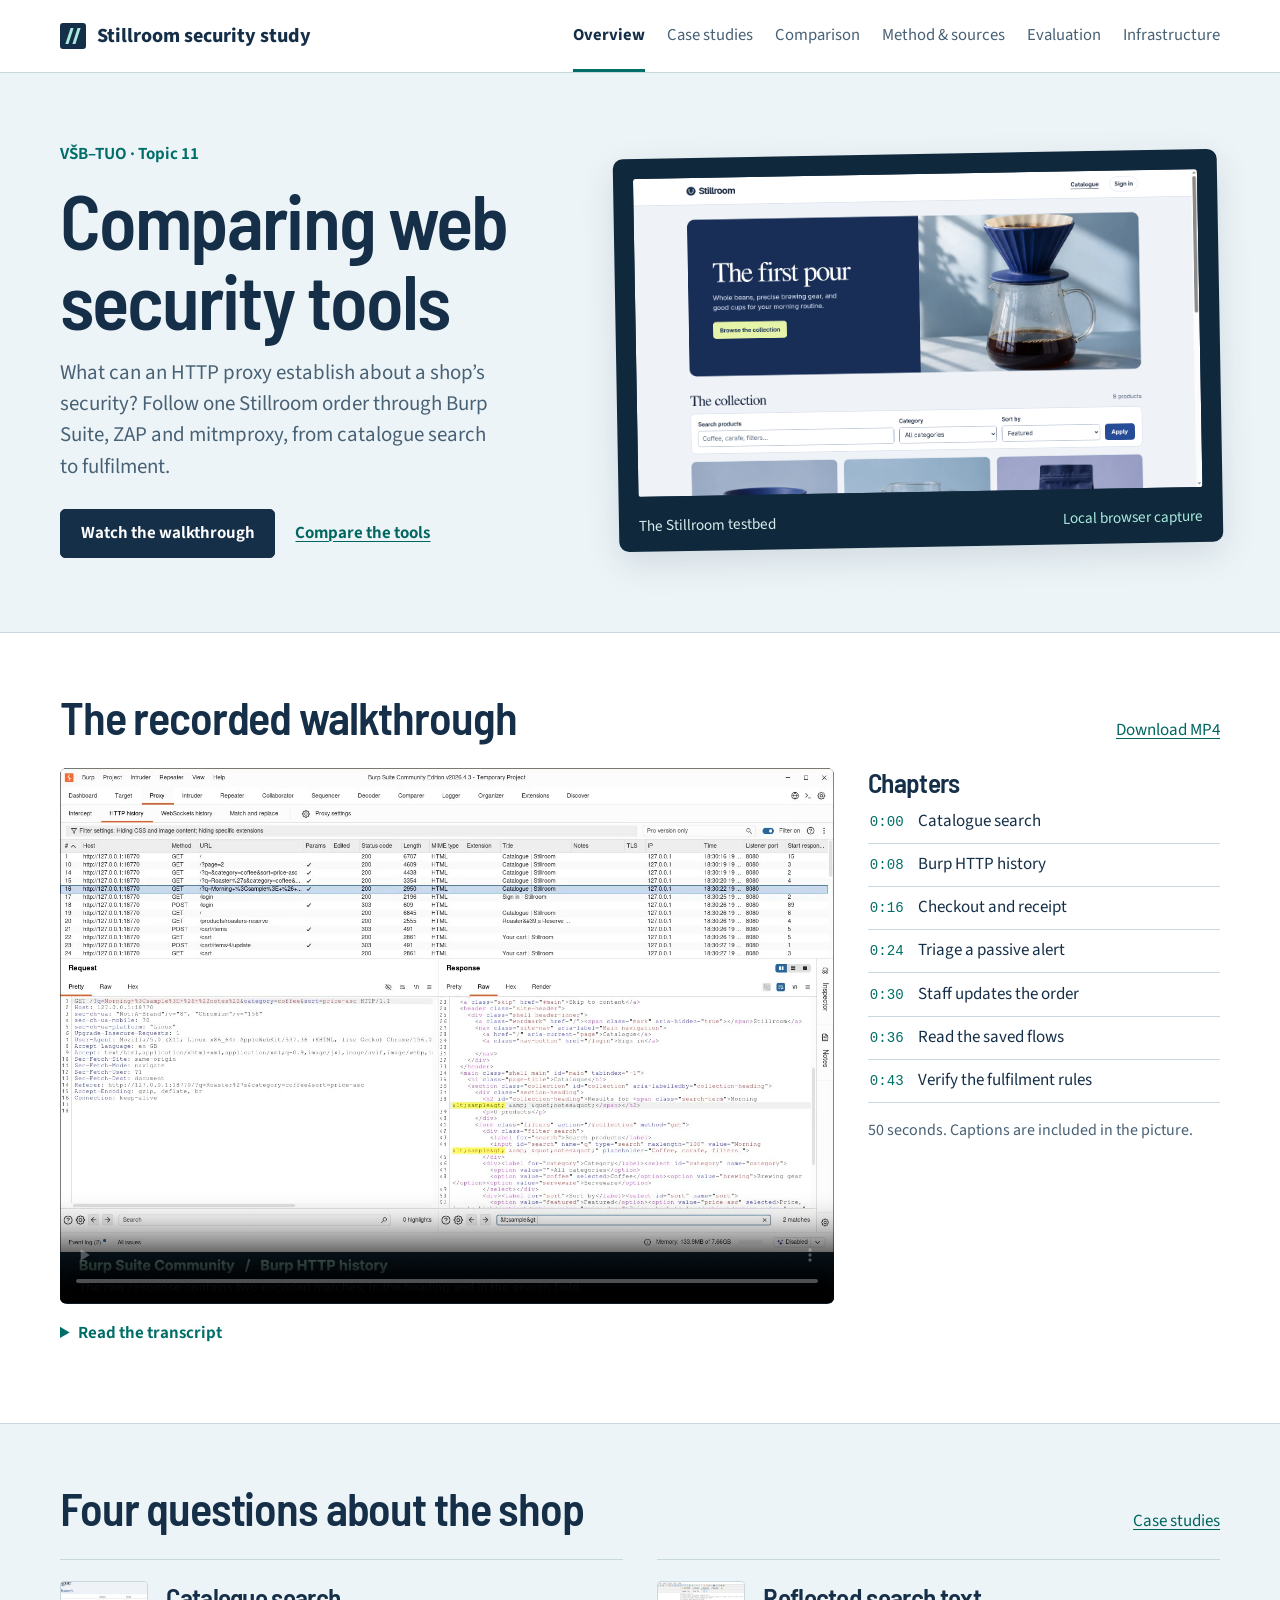
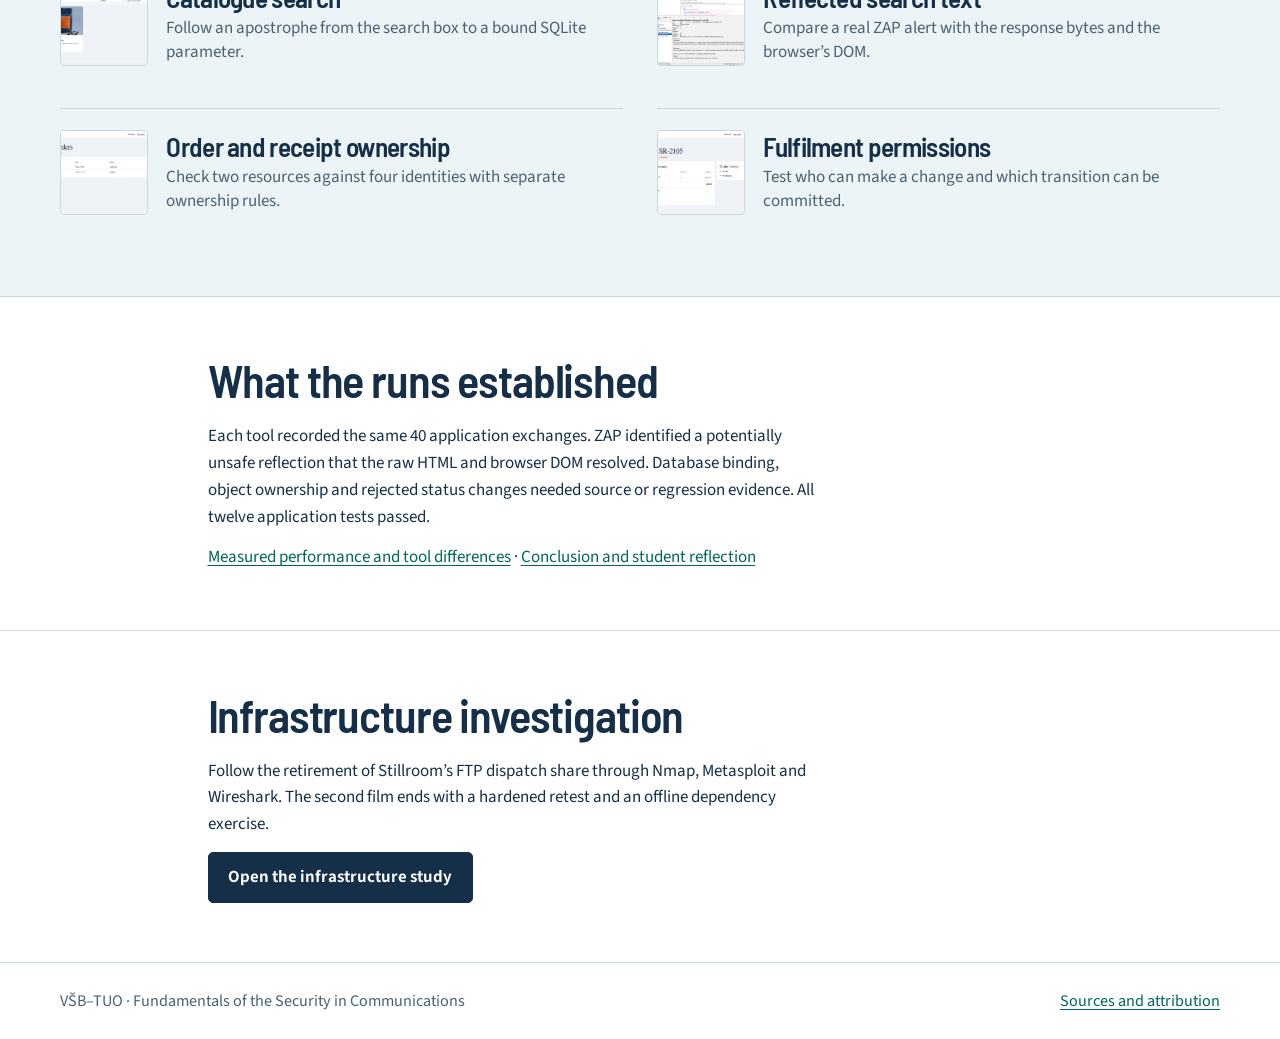
==== index.html @ d9eb7f30 "Present both Stillroom investigations and the student evaluation" ====
<!doctype html>
<html lang="en"><head><meta charset="utf-8"><meta name="viewport" content="width=device-width, initial-scale=1">
<meta name="description" content="A reproducible local comparison of Burp Suite Community, ZAP and mitmproxy on the Stillroom shop.">
<title>Comparing web security tools | Stillroom security study</title><link rel="stylesheet" href="report.css">
<script src="reflection.js" defer></script><script src="report.js" defer></script></head><body>
<a class="skip" href="#main">Skip to content</a><header><div class="wrap head"><a class="brand" href="index.html"><span class="mark" aria-hidden="true"></span>Stillroom security study</a><nav aria-label="Main"><a href="index.html" class="active" aria-current="page">Overview</a><a href="cases.html">Case studies</a><a href="comparison.html">Comparison</a><a href="method.html">Method &amp; sources</a><a href="evaluation.html">Evaluation</a><a href="infrastructure/index.html">Infrastructure</a></nav></div></header>
<main id="main"><section class="homehero"><div class="wrap homegrid"><div>
<p class="kicker">VŠB–TUO · Topic 11</p><h1>Comparing web security tools</h1>
<p class="intro">What can an HTTP proxy establish about a shop’s security? Follow one Stillroom order through Burp Suite, ZAP and mitmproxy, from catalogue search to fulfilment.</p>
<div class="actions"><a class="btn" href="#film">Watch the walkthrough</a><a class="plain" href="comparison.html">Compare the tools</a></div></div>
<figure class="board"><a href="evidence/storefront.png" aria-label="Open the full catalogue screenshot"><img src="evidence/storefront.png" alt="Stillroom’s live catalogue with a ceramic dripper, search field and category filters"></a>
<figcaption><span>The Stillroom testbed</span><span>Local browser capture</span></figcaption></figure></div></section><section id="film" class="band wrap"><div class="sectionhead"><h2>The recorded walkthrough</h2><a href="evidence/walkthrough.mp4" download>Download MP4</a></div>
<div class="video-layout"><video id="walkthrough" controls playsinline preload="metadata" poster="evidence/walkthrough-poster.jpg" aria-label="Captioned 50-second walkthrough of the three tools and fulfilment regressions"><source src="evidence/walkthrough.mp4" type="video/mp4">Open the MP4 download to watch.</video>
<div><h3>Chapters</h3><ol class="chapters"><li><button type="button" data-seek="0.0"><time>0:00</time>Catalogue search</button></li><li><button type="button" data-seek="8.533"><time>0:08</time>Burp HTTP history</button></li><li><button type="button" data-seek="16.067"><time>0:16</time>Checkout and receipt</button></li><li><button type="button" data-seek="24.6"><time>0:24</time>Triage a passive alert</button></li><li><button type="button" data-seek="30.133"><time>0:30</time>Staff updates the order</button></li><li><button type="button" data-seek="36.667"><time>0:36</time>Read the saved flows</button></li><li><button type="button" data-seek="43.2"><time>0:43</time>Verify the fulfilment rules</button></li></ol><p class="small">50 seconds. Captions are included in the picture.</p></div></div>
<details><summary>Read the transcript</summary><ol><li><strong>Catalogue search</strong>. An apostrophe matches one coffee. The second search displays angle brackets as text.</li><li><strong>Burp HTTP history</strong>. The raw response contains two encoded matches, in the heading and in the search field.</li><li><strong>Checkout and receipt</strong>. Alex places a €48 simulated order and opens the receipt download.</li><li><strong>Triage a passive alert</strong>. The potential XSS alert on q is informational and carries low confidence.</li><li><strong>Staff updates the order</strong>. Staff opens SR-2105 and advances the order from Placed to Processing.</li><li><strong>Read the saved flows</strong>. The saved flow shows a 303 from the status change, followed by a 200 on order detail.</li><li><strong>Verify the fulfilment rules</strong>. Separate tests check staff permission and the sequence of allowed transitions.</li></ol></details></section><section class="band tint"><div class="wrap"><div class="sectionhead"><h2>Four questions about the shop</h2><a href="cases.html">Case studies</a></div><div class="gridcase"><a class="casecard" href="catalogue.html"><img src="evidence/catalogue-search.png" alt="" loading="lazy"><div><h3>Catalogue search</h3><p>Follow an apostrophe from the search box to a bound SQLite parameter.</p></div></a><a class="casecard" href="reflection.html"><img src="evidence/zap-alert.png" alt="" loading="lazy"><div><h3>Reflected search text</h3><p>Compare a real ZAP alert with the response bytes and the browser’s DOM.</p></div></a><a class="casecard" href="ownership.html"><img src="evidence/second-customer.png" alt="" loading="lazy"><div><h3>Order and receipt ownership</h3><p>Check two resources against four identities with separate ownership rules.</p></div></a><a class="casecard" href="fulfilment.html"><img src="evidence/owner-after.png" alt="" loading="lazy"><div><h3>Fulfilment permissions</h3><p>Test who can make a change and which transition can be committed.</p></div></a></div></div></section><section class="band"><div class="wrap"><div class="story"><h2>What the runs established</h2><p>Each tool recorded the same 40 application exchanges. ZAP identified a potentially unsafe reflection that the raw HTML and browser DOM resolved. Database binding, object ownership and rejected status changes needed source or regression evidence. All twelve application tests passed.</p><p><a href="comparison.html">Measured performance and tool differences</a> · <a href="evaluation.html">Conclusion and student reflection</a></p></div></div></section><section class="band"><div class="wrap"><div class="story"><h2>Infrastructure investigation</h2><p>Follow the retirement of Stillroom’s FTP dispatch share through Nmap, Metasploit and Wireshark. The second film ends with a hardened retest and an offline dependency exercise.</p><p><a class="btn" href="infrastructure/index.html">Open the infrastructure study</a></p></div></div></section></main><footer><div class="wrap"><span>VŠB–TUO · Fundamentals of the Security in Communications</span><a href="method.html#references">Sources and attribution</a></div></footer></body></html>
---- report.css ----
@font-face{font-family:Barlow SC;src:url("fonts/BarlowSemiCondensed-SemiBold.ttf");font-weight:600;font-display:swap}
@font-face{font-family:Source Sans;src:url("fonts/SourceSans3.ttf");font-weight:200 900;font-display:swap}
:root{color-scheme:light;--ink:#162f48;--dark:#10283c;--muted:#486175;--paper:#fff;--pale:#edf4f7;--line:#c9d8df;--teal:#006e68;--mint:#a8eadd;--yellow:#ffe59b;font:17px/1.52 "Source Sans",system-ui,sans-serif;color:var(--ink);background:var(--paper)}
*{box-sizing:border-box}
body{margin:0}a{color:#00665f;text-underline-offset:.16em;text-decoration-thickness:1.3px}
a:hover{text-decoration-thickness:2px}a:focus-visible,button:focus-visible,summary:focus-visible,input:focus-visible,textarea:focus-visible,video:focus-visible{outline:3px solid #d87b08;outline-offset:4px}
img,video{display:block;max-width:100%}button,input,textarea{font:inherit}h1,h2,h3,h4,p,figure,pre{margin:0}
h1,h2,h3{line-height:1.04;letter-spacing:-.025em;text-wrap:balance;font-family:"Barlow SC","Arial Narrow",sans-serif;font-weight:600}
h1{font-size:clamp(3.15rem,6vw,5.9rem)}h2{font-size:clamp(2.05rem,3.6vw,3.35rem)}h3{font-size:1.6rem}h4{font-size:1.1rem}
p+p{margin-top:.8em}.wrap{width:min(1160px,calc(100% - 64px));margin:auto}
header{border-bottom:1px solid var(--line);background:var(--paper)}.head{display:flex;gap:2rem;align-items:center;justify-content:space-between;min-height:70px}
.brand{display:inline-flex;align-items:center;gap:.65rem;font-weight:750;font-size:1.18rem;color:var(--ink);text-decoration:none;white-space:nowrap}
.mark{display:inline-block;position:relative;width:26px;height:26px;background:var(--ink);border-radius:3px}
.mark:before,.mark:after{content:"";position:absolute;top:5px;bottom:5px;width:3px;background:var(--mint);transform:skew(-18deg)}
.mark:before{left:8px}.mark:after{left:15px}.head nav{display:flex;flex-wrap:wrap;gap:1.3rem}
.head nav a{padding:1.35rem 0 1.2rem;color:var(--muted);text-decoration:none;border-bottom:3px solid transparent;font-size:.98rem}
.head nav a.active{font-weight:700;color:var(--ink);border-color:var(--teal)}.head nav a:hover{color:var(--teal)}
.skip{position:absolute;top:-6rem;left:1rem;background:white;z-index:10;padding:.6rem}.skip:focus{top:.5rem}
.homehero{background:var(--pale);border-bottom:1px solid var(--line)}.homegrid{display:grid;grid-template-columns:.92fr 1.1fr;gap:3rem;align-items:center;padding-block:4.1rem 4.35rem}
.kicker,.route{color:var(--teal);font-size:1rem;font-weight:650;margin-bottom:.7rem}
.intro{font-size:1.23rem;max-width:62ch;line-height:1.5;margin-top:1rem;color:var(--muted)}.homegrid .intro{max-width:44ch}
.actions{display:flex;gap:.8rem 1.2rem;align-items:center;flex-wrap:wrap;margin-top:1.55rem}
.btn{display:inline-block;padding:.65rem 1.15rem;border-radius:5px;text-decoration:none;font-weight:650;border:1px solid var(--ink);color:white;background:var(--ink);cursor:pointer}
.btn:hover{background:#244860}.plain{font-weight:650}.board{position:relative;background:var(--dark);padding:1.2rem 1.2rem .85rem;border-radius:10px;box-shadow:0 12px 34px #122f4820;transform:rotate(-1deg)}
.board img{background:white;border-radius:3px}.board figcaption{display:flex;justify-content:space-between;align-items:baseline;gap:1rem;color:#d6eced;font-size:.9rem;padding-top:.65rem}.board figcaption span:last-child{color:var(--mint)}
.band{padding-block:3.5rem}.band+.band{border-top:1px solid var(--line)}.tint{background:var(--pale)}
.sectionhead{display:flex;justify-content:space-between;align-items:baseline;gap:1rem;flex-wrap:wrap;margin-bottom:1.45rem}
.video-layout{display:grid;grid-template-columns:minmax(0,1.65fr) minmax(220px,.75fr);gap:2rem;align-items:start}
video{background:#101b25;width:100%;aspect-ratio:1440/996;border-radius:7px}
.chapters{padding:0;list-style:none;margin:.25rem 0 .9rem}.chapters li{border-bottom:1px solid var(--line)}
.chapters button{display:flex;gap:.85rem;align-items:baseline;text-align:left;border:0;background:none;width:100%;padding:.48rem .1rem;cursor:pointer;color:var(--ink)}
.chapters button:hover{color:var(--teal)}time,.mono,code{font-family:ui-monospace,monospace}.chapters time{font-size:.83rem;color:var(--teal)}.detail-link{font-size:.93rem}
details{margin:1rem 0}summary{cursor:pointer;font-weight:650;color:var(--teal)}details[open]>summary{margin-bottom:.65rem}
.pageintro{background:var(--pale);border-bottom:1px solid var(--line);padding:2.55rem 0 2.8rem}.pageintro h1{font-size:clamp(3rem,5.3vw,4.75rem);max-width:24ch}
.pageintro .intro{max-width:68ch}.gridcase{display:grid;grid-template-columns:repeat(2,minmax(0,1fr));gap:1.2rem 2rem}
.casecard{display:grid;grid-template-columns:5.2rem 1fr;gap:1.05rem;align-items:center;text-decoration:none;color:var(--ink);padding:1.25rem 0;border-top:1px solid var(--line)}
.casecard:hover h3{text-decoration:underline;color:var(--teal)}.casecard img{width:5.2rem;height:5rem;object-fit:cover;object-position:top center;border:1px solid var(--line);border-radius:4px}.casecard p{color:var(--muted);font-size:1rem;margin-top:.37rem;line-height:1.4}
.story{max-width:865px;margin-inline:auto}.story h2,.method-section h2{margin:2.6rem 0 1.1rem}.story h3,.method-section h3{margin:1.6rem 0 .45rem}
.story>p,.story li{max-width:77ch}.story ol,.story ul{padding-left:1.4rem}.story ol li,.method-section li{margin:.55rem 0}.steps li::marker{color:var(--teal);font-weight:750}.story p,.method-section p{line-height:1.58}
code{background:#ecf2f4;border-radius:3px;padding:.08em .25em;font-size:.86em;overflow-wrap:anywhere}
pre{background:var(--dark);color:#e2f1f1;padding:1.05rem 1.2rem;border-radius:5px;overflow:auto;font: .9rem/1.52 ui-monospace,monospace;margin:.9rem 0}
pre code{font:inherit;background:none;color:inherit;padding:0;overflow-wrap:normal}
.evidence-pair{display:grid;grid-template-columns:repeat(2,minmax(0,1fr));gap:1.2rem;margin:1.15rem 0}
.shot{margin:1rem 0}.evidence-pair .shot{margin:0}.shot a{display:block}.shot img{width:100%;height:auto;border:1px solid var(--line);border-radius:5px}
figcaption{font-size:.96rem;line-height:1.4;color:var(--muted);margin-top:.45rem}.evidence-pair figcaption{font-size:.9rem}
.finding{border-left:5px solid var(--teal);background:#e7f6f1;padding:1.05rem 1.35rem;margin:1.25rem 0}.finding strong{display:block;margin-bottom:.25rem}.pathbar{display:flex;flex-wrap:wrap;gap:.55rem 1.2rem;margin:1.3rem 0}
.tablebox{width:100%;overflow:auto;margin:1.05rem 0 1.35rem}table{border-collapse:collapse;width:100%;text-align:left}
caption{font-weight:650;text-align:left;margin-bottom:.5rem}th,td{padding:.65rem .75rem;border-bottom:1px solid var(--line);vertical-align:top}
thead th{background:var(--dark);color:white;font-size:.94rem;line-height:1.25}.tablebox tbody th{white-space:nowrap;color:var(--ink)}tbody tr:nth-child(even){background:#f4f8fa}
.tablenum{font-variant-numeric:tabular-nums}.analysis-grid{display:grid;grid-template-columns:1.2fr .9fr;gap:3rem;align-items:start}.analysis-grid h3{margin-top:0}
.method-section{max-width:850px}.source-list,.linklist{line-height:1.55}.linklist a{overflow-wrap:anywhere}.method-section h2:first-child,.story>h2:first-child{margin-top:0}
.subnav{display:flex;flex-wrap:wrap;gap:.55rem 1.3rem;border-bottom:1px solid var(--line);padding-block:1rem;font-size:.98rem}
.subnav a[aria-current]{font-weight:700;color:var(--ink)}.ref-form{max-width:650px;margin:1rem 0}.ref-form label{display:block;font-weight:650;margin:.75rem 0 .2rem}.ref-form textarea,.ref-form input{width:100%;padding:.6rem .7rem;border:1px solid #7b939f;border-radius:4px;color:var(--ink)}.ref-form textarea{min-height:95px}.ref-form .actions{margin-top:.65rem}.status{margin-top:.6rem;color:var(--teal)}
.savedtext{white-space:pre-wrap}.breadcrumbs{margin-bottom:.55rem;font-size:.95rem}.small{font-size:.94rem;color:var(--muted)}
footer{border-top:1px solid var(--line);padding:1.5rem 0;color:var(--muted);font-size:.95rem}footer .wrap{display:flex;justify-content:space-between;gap:1rem;flex-wrap:wrap}
@media(max-width:850px){.wrap{width:calc(100% - 40px)}.homegrid{gap:1.5rem}.video-layout{grid-template-columns:1.4fr 1fr;gap:1.2rem}.head{gap:.7rem}.head nav{gap:.75rem}.analysis-grid{display:block}}
@media(max-width:680px){.head{align-items:flex-start;flex-direction:column;gap:0;padding-top:.85rem}.head nav{gap:.85rem}.head nav a{padding:.55rem 0 .5rem;font-size:.91rem}.wrap{width:calc(100% - 32px)}.homegrid,.video-layout,.gridcase,.evidence-pair{grid-template-columns:1fr}.homegrid{padding-block:2.1rem 2.45rem;gap:2rem}.band{padding-block:2.3rem}.pageintro{padding:1.8rem 0 2rem}.intro{font-size:1.12rem}.gridcase{gap:0}.casecard{padding:.9rem 0}.board{padding:.65rem}.video-layout{gap:1.2rem}th,td{padding:.55rem}.tablebox{font-size:.94rem}.subnav{gap:.45rem 1rem}}
@media print{header,footer,.subnav,.actions,.ref-form,.edit-reflection,video{display:none}.wrap,.story{width:100%;max-width:100%}.band,.pageintro{padding:1rem 0}.homegrid{display:block}.board{transform:none;max-width:50%}a{color:inherit}.shot{break-inside:avoid}.tablebox{overflow:visible}}
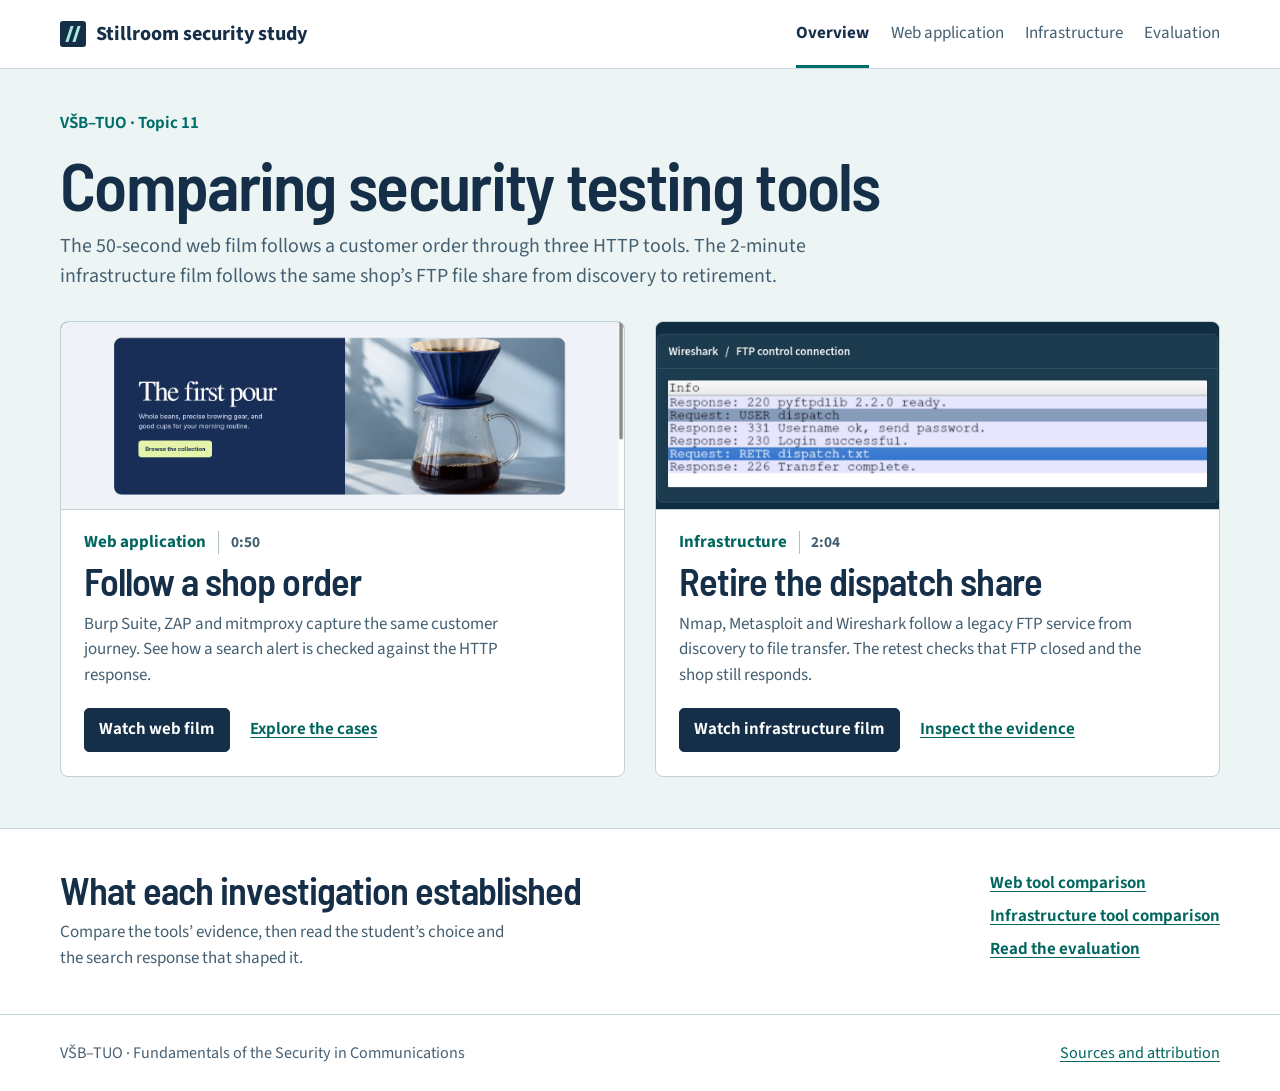
==== commit 04d5b067: "Connect both films, evidence and evaluation through a shared overview" ====
--- a/index.html
+++ b/index.html
@@ -1,15 +1,37 @@
 <!doctype html>
 <html lang="en"><head><meta charset="utf-8"><meta name="viewport" content="width=device-width, initial-scale=1">
-<meta name="description" content="A reproducible local comparison of Burp Suite Community, ZAP and mitmproxy on the Stillroom shop.">
-<title>Comparing web security tools | Stillroom security study</title><link rel="stylesheet" href="report.css">
+<meta name="description" content="Recorded web application and infrastructure investigations of the Stillroom shop for Topic 11.">
+<title>Comparing security testing tools | Stillroom security study</title><link rel="stylesheet" href="report.css"><link rel="stylesheet" href="navigation.css">
 <script src="reflection.js" defer></script><script src="report.js" defer></script></head><body>
-<a class="skip" href="#main">Skip to content</a><header><div class="wrap head"><a class="brand" href="index.html"><span class="mark" aria-hidden="true"></span>Stillroom security study</a><nav aria-label="Main"><a href="index.html" class="active" aria-current="page">Overview</a><a href="cases.html">Case studies</a><a href="comparison.html">Comparison</a><a href="method.html">Method &amp; sources</a><a href="evaluation.html">Evaluation</a><a href="infrastructure/index.html">Infrastructure</a></nav></div></header>
-<main id="main"><section class="homehero"><div class="wrap homegrid"><div>
-<p class="kicker">VŠB–TUO · Topic 11</p><h1>Comparing web security tools</h1>
-<p class="intro">What can an HTTP proxy establish about a shop’s security? Follow one Stillroom order through Burp Suite, ZAP and mitmproxy, from catalogue search to fulfilment.</p>
-<div class="actions"><a class="btn" href="#film">Watch the walkthrough</a><a class="plain" href="comparison.html">Compare the tools</a></div></div>
-<figure class="board"><a href="evidence/storefront.png" aria-label="Open the full catalogue screenshot"><img src="evidence/storefront.png" alt="Stillroom’s live catalogue with a ceramic dripper, search field and category filters"></a>
-<figcaption><span>The Stillroom testbed</span><span>Local browser capture</span></figcaption></figure></div></section><section id="film" class="band wrap"><div class="sectionhead"><h2>The recorded walkthrough</h2><a href="evidence/walkthrough.mp4" download>Download MP4</a></div>
-<div class="video-layout"><video id="walkthrough" controls playsinline preload="metadata" poster="evidence/walkthrough-poster.jpg" aria-label="Captioned 50-second walkthrough of the three tools and fulfilment regressions"><source src="evidence/walkthrough.mp4" type="video/mp4">Open the MP4 download to watch.</video>
-<div><h3>Chapters</h3><ol class="chapters"><li><button type="button" data-seek="0.0"><time>0:00</time>Catalogue search</button></li><li><button type="button" data-seek="8.533"><time>0:08</time>Burp HTTP history</button></li><li><button type="button" data-seek="16.067"><time>0:16</time>Checkout and receipt</button></li><li><button type="button" data-seek="24.6"><time>0:24</time>Triage a passive alert</button></li><li><button type="button" data-seek="30.133"><time>0:30</time>Staff updates the order</button></li><li><button type="button" data-seek="36.667"><time>0:36</time>Read the saved flows</button></li><li><button type="button" data-seek="43.2"><time>0:43</time>Verify the fulfilment rules</button></li></ol><p class="small">50 seconds. Captions are included in the picture.</p></div></div>
-<details><summary>Read the transcript</summary><ol><li><strong>Catalogue search</strong>. An apostrophe matches one coffee. The second search displays angle brackets as text.</li><li><strong>Burp HTTP history</strong>. The raw response contains two encoded matches, in the heading and in the search field.</li><li><strong>Checkout and receipt</strong>. Alex places a €48 simulated order and opens the receipt download.</li><li><strong>Triage a passive alert</strong>. The potential XSS alert on q is informational and carries low confidence.</li><li><strong>Staff updates the order</strong>. Staff opens SR-2105 and advances the order from Placed to Processing.</li><li><strong>Read the saved flows</strong>. The saved flow shows a 303 from the status change, followed by a 200 on order detail.</li><li><strong>Verify the fulfilment rules</strong>. Separate tests check staff permission and the sequence of allowed transitions.</li></ol></details></section><section class="band tint"><div class="wrap"><div class="sectionhead"><h2>Four questions about the shop</h2><a href="cases.html">Case studies</a></div><div class="gridcase"><a class="casecard" href="catalogue.html"><img src="evidence/catalogue-search.png" alt="" loading="lazy"><div><h3>Catalogue search</h3><p>Follow an apostrophe from the search box to a bound SQLite parameter.</p></div></a><a class="casecard" href="reflection.html"><img src="evidence/zap-alert.png" alt="" loading="lazy"><div><h3>Reflected search text</h3><p>Compare a real ZAP alert with the response bytes and the browser’s DOM.</p></div></a><a class="casecard" href="ownership.html"><img src="evidence/second-customer.png" alt="" loading="lazy"><div><h3>Order and receipt ownership</h3><p>Check two resources against four identities with separate ownership rules.</p></div></a><a class="casecard" href="fulfilment.html"><img src="evidence/owner-after.png" alt="" loading="lazy"><div><h3>Fulfilment permissions</h3><p>Test who can make a change and which transition can be committed.</p></div></a></div></div></section><section class="band"><div class="wrap"><div class="story"><h2>What the runs established</h2><p>Each tool recorded the same 40 application exchanges. ZAP identified a potentially unsafe reflection that the raw HTML and browser DOM resolved. Database binding, object ownership and rejected status changes needed source or regression evidence. All twelve application tests passed.</p><p><a href="comparison.html">Measured performance and tool differences</a> · <a href="evaluation.html">Conclusion and student reflection</a></p></div></div></section><section class="band"><div class="wrap"><div class="story"><h2>Infrastructure investigation</h2><p>Follow the retirement of Stillroom’s FTP dispatch share through Nmap, Metasploit and Wireshark. The second film ends with a hardened retest and an offline dependency exercise.</p><p><a class="btn" href="infrastructure/index.html">Open the infrastructure study</a></p></div></div></section></main><footer><div class="wrap"><span>VŠB–TUO · Fundamentals of the Security in Communications</span><a href="method.html#references">Sources and attribution</a></div></footer></body></html>+<a class="skip" href="#main">Skip to content</a><header class="site-header"><div class="site-bar">
+      <a class="site-brand" href="index.html"><span class="mark" aria-hidden="true"></span>Stillroom security study</a>
+      <nav class="site-links" aria-label="Main"><a href="index.html" aria-current="page">Overview</a><a href="web.html">Web application</a><a href="infrastructure/index.html">Infrastructure</a><a href="evaluation.html">Evaluation</a></nav>
+    </div></header>
+<main id="main"><section class="film-guide" id="film-guide" aria-labelledby="guide-title"><div class="wrap">
+  <p class="kicker">VŠB–TUO · Topic 11</p>
+  <h1 id="guide-title">Comparing security testing tools</h1>
+  <p class="guide-intro">The 50-second web film follows a customer order through three HTTP tools. The 2-minute infrastructure film follows the same shop’s FTP file share from discovery to retirement.</p>
+  <div class="film-pair">
+    <article class="film-choice" id="film" aria-labelledby="web-choice">
+      <a class="film-image web-image" href="web.html#film" aria-label="Watch the web application film, 50 seconds"><img src="evidence/storefront.png" alt=""></a>
+      <div class="choice-copy"><p class="film-label">Web application <span>0:50</span></p>
+        <h2 id="web-choice">Follow a shop order</h2>
+        <p>Burp Suite, ZAP and mitmproxy capture the same customer journey. See how a search alert is checked against the HTTP response.</p>
+        <div class="choice-actions"><a class="btn" href="web.html#film">Watch web film</a><a href="cases.html">Explore the cases</a></div>
+      </div>
+    </article>
+    <article class="film-choice" aria-labelledby="infra-choice">
+      <a class="film-image infra-image" href="infrastructure/index.html#film" aria-label="Watch the infrastructure film, 2 minutes 4 seconds"><img src="dispatch-preview.jpg" alt=""></a>
+      <div class="choice-copy"><p class="film-label">Infrastructure <span>2:04</span></p>
+        <h2 id="infra-choice">Retire the dispatch share</h2>
+        <p>Nmap, Metasploit and Wireshark follow a legacy FTP service from discovery to file transfer. The retest checks that FTP closed and the shop still responds.</p>
+        <div class="choice-actions"><a class="btn" href="infrastructure/index.html#film">Watch infrastructure film</a><a href="infrastructure/index.html#evidence">Inspect the evidence</a></div>
+      </div>
+    </article>
+  </div>
+</div></section>
+<section class="wrap end-guide" aria-labelledby="guide-evaluation"><div><h2 id="guide-evaluation">What each investigation established</h2>
+<p>Compare the tools’ evidence, then read the student’s choice and the search response that shaped it.</p></div>
+<nav aria-label="Results"><a href="comparison.html">Web tool comparison</a><a href="infrastructure/index.html#comparison">Infrastructure tool comparison</a><a href="evaluation.html">Read the evaluation</a></nav>
+</section>
+</main><footer><div class="wrap"><span>VŠB–TUO · Fundamentals of the Security in Communications</span><a href="method.html#references">Sources and attribution</a></div></footer></body></html>
--- a/navigation.css
+++ b/navigation.css
@@ -0,0 +1,58 @@
+.site-header{border-bottom:1px solid #c9d8df;background:white}
+.site-bar,.study-links>div{width:min(1160px,calc(100% - 64px));margin-inline:auto;display:flex;align-items:center}
+.site-bar{min-height:68px;justify-content:space-between;gap:1.2rem}
+.site-brand{display:inline-flex;align-items:center;gap:.6rem;color:#162f48;font-weight:730;font-size:20px;text-decoration:none;white-space:nowrap}
+.site-brand .mark{flex-shrink:0}
+.site-links,.study-links>div{display:flex;flex-wrap:wrap}
+.site-links{gap:1.25rem}
+.site-links a,.study-links a{color:#456071;text-decoration:none}
+.site-links a{border-bottom:3px solid transparent;font-size:17px;padding:21px 0 18px}
+.site-links a[aria-current]{border-color:#006e68;color:#162f48;font-weight:700}
+.site-links a:hover,.study-links a:hover,.site-brand:hover{color:#006e68;text-decoration:underline}
+.study-links{background:#f5f8f8;border-bottom:1px solid #d5e1e2}
+.study-links>div{gap:.25rem 1.4rem}
+.study-links a{font-weight:550;font-size:15px;padding:.42rem 0}
+.study-links a[aria-current]{color:#075f59;text-decoration:underline;text-underline-offset:.18em}
+.film-guide{background:#edf4f4;border-bottom:1px solid #c9d8df;padding:clamp(2rem,3.3vw,3.1rem) 0 clamp(2.4rem,4vw,3.6rem)}
+.film-guide h1{font-size:clamp(2.7rem,5.3vw,4.85rem);line-height:1.05}
+.guide-intro{color:#435f71;font-size:1.17rem;max-width:76ch;margin-top:.65rem}
+.film-pair{display:grid;grid-template-columns:repeat(2,minmax(0,1fr));gap:clamp(1rem,2.3vw,2rem);margin-top:1.75rem}
+.film-choice{display:flex;flex-direction:column;background:white;border:1px solid #c0d2d5;border-radius:8px;overflow:hidden}
+.film-image{display:block;position:relative;aspect-ratio:3/1;background:#122e43;overflow:hidden;border-bottom:1px solid #c0d2d5}
+.film-image img{width:100%;height:100%;object-fit:cover}
+.web-image img{object-position:50% 20%}
+.infra-image img{object-fit:contain;background:#102c40}
+.choice-copy{display:flex;flex-direction:column;align-items:start;flex:1;padding:1.15rem 1.35rem 1.4rem}
+.film-label{display:flex;align-items:baseline;gap:.7rem;font-weight:690;color:#00665f}
+.film-label span{color:#435f71;font-variant-numeric:tabular-nums;font-size:.9em;border-left:1px solid #adc1c3;padding-left:.7rem}
+.choice-copy h2{font-size:clamp(1.8rem,3vw,2.55rem);margin:.4rem 0 .55rem}
+.choice-copy>p:not(.film-label),.end-guide p{color:#435f71;max-width:58ch}
+.choice-actions,.film-route{display:flex;align-items:center;gap:.55rem 1.2rem;flex-wrap:wrap}
+.choice-actions{margin-top:auto;padding-top:1.1rem}
+.choice-actions a,.film-route a,.end-guide a{font-weight:650}
+.choice-actions .btn{padding:.48rem .85rem}
+.film-image:focus-visible{outline-offset:-4px;z-index:1}
+.end-guide{display:flex;align-items:start;justify-content:space-between;gap:2rem;padding-block:2.5rem}
+.end-guide h2{font-size:clamp(1.7rem,3vw,2.45rem);margin-bottom:.5rem}
+.end-guide nav{display:grid;gap:.4rem}
+.film-context{color:#435f71;max-width:70ch;margin:-.55rem 0 1.25rem}
+.film-route{border-top:1px solid #c9d8df;padding-top:.8rem;margin-top:1rem}
+@media(max-width:760px){
+ .site-bar,.study-links>div{width:calc(100% - 36px)}
+ .site-bar{flex-direction:column;align-items:start;gap:.15rem;padding-top:.65rem}
+ .site-links{gap:0 1.15rem}
+ .site-links a{padding:.45rem 0 .5rem;font-size:16px}
+ .study-links>div{gap:0 1rem}
+ .study-links a{font-size:14px}
+ .choice-copy{padding:1rem}
+ .end-guide{display:block}.end-guide nav{margin-top:1.1rem}
+}
+@media(max-width:620px){
+ .film-pair{grid-template-columns:minmax(0,1fr);gap:1.25rem}
+ .film-guide h1{font-size:clamp(2.15rem,9.4vw,2.85rem)}
+ .site-links{gap:0 .7rem}
+ .site-links a{font-size:15px}
+ .film-image{aspect-ratio:3.65/1}
+ .guide-intro{font-size:1.05rem}
+}
+@media print{.site-header,.study-links,.film-route{display:none}}
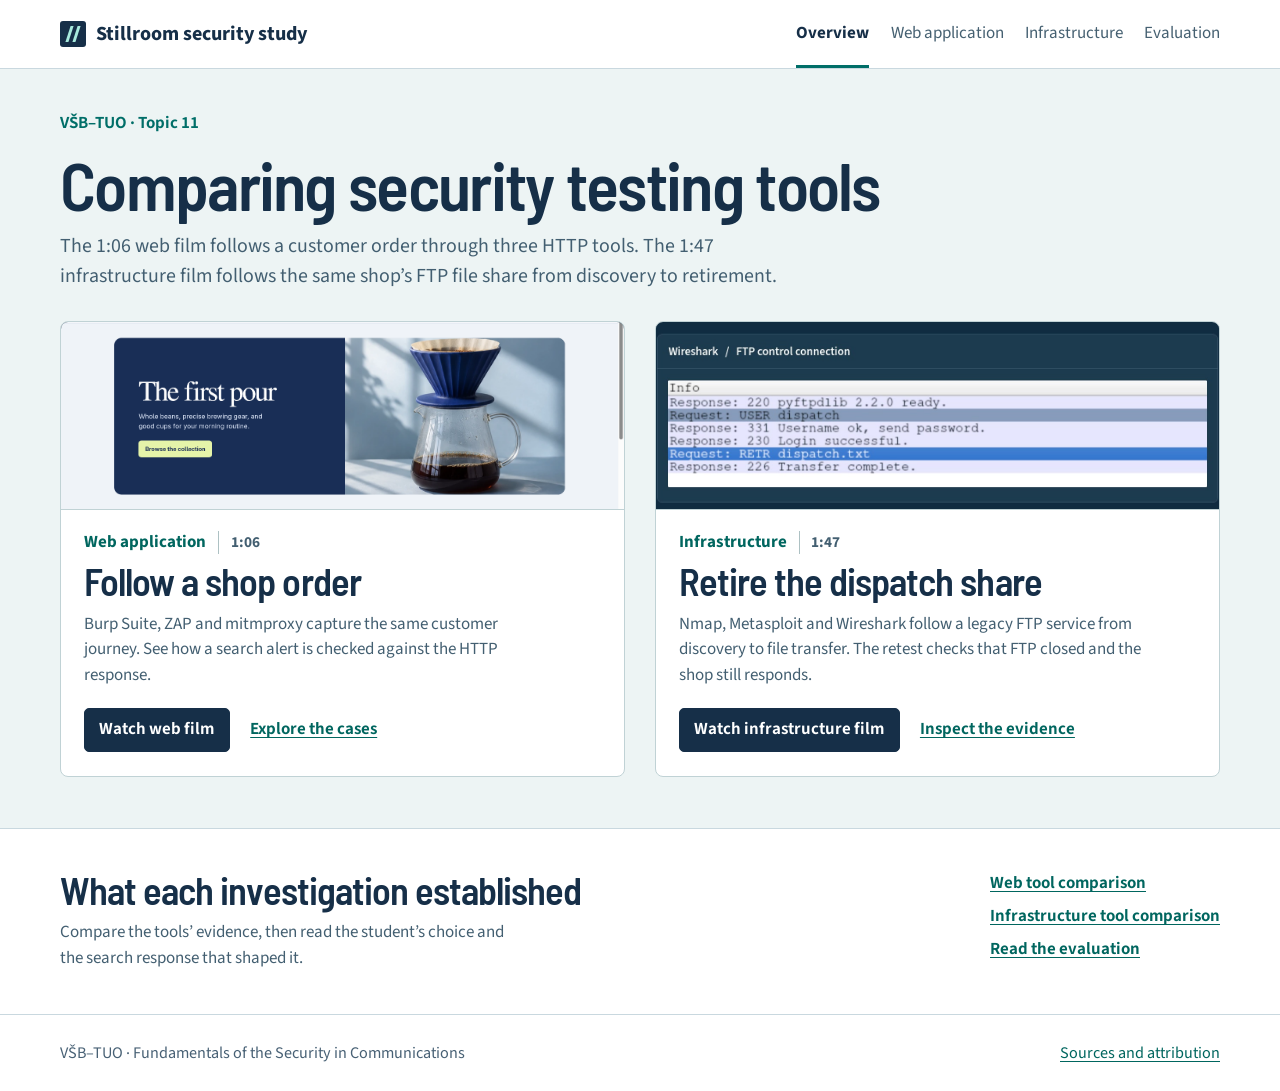
==== commit ba33b73e: "Retime visible typing in both films and synchronize chapter links" ====
--- a/index.html
+++ b/index.html
@@ -10,19 +10,19 @@
 <main id="main"><section class="film-guide" id="film-guide" aria-labelledby="guide-title"><div class="wrap">
   <p class="kicker">VŠB–TUO · Topic 11</p>
   <h1 id="guide-title">Comparing security testing tools</h1>
-  <p class="guide-intro">The 50-second web film follows a customer order through three HTTP tools. The 2-minute infrastructure film follows the same shop’s FTP file share from discovery to retirement.</p>
+  <p class="guide-intro">The 1:06 web film follows a customer order through three HTTP tools. The 1:47 infrastructure film follows the same shop’s FTP file share from discovery to retirement.</p>
   <div class="film-pair">
     <article class="film-choice" id="film" aria-labelledby="web-choice">
-      <a class="film-image web-image" href="web.html#film" aria-label="Watch the web application film, 50 seconds"><img src="evidence/storefront.png" alt=""></a>
-      <div class="choice-copy"><p class="film-label">Web application <span>0:50</span></p>
+      <a class="film-image web-image" href="web.html#film" aria-label="Watch the web application film, 1 minute 6 seconds"><img src="evidence/storefront.png" alt=""></a>
+      <div class="choice-copy"><p class="film-label">Web application <span>1:06</span></p>
         <h2 id="web-choice">Follow a shop order</h2>
         <p>Burp Suite, ZAP and mitmproxy capture the same customer journey. See how a search alert is checked against the HTTP response.</p>
         <div class="choice-actions"><a class="btn" href="web.html#film">Watch web film</a><a href="cases.html">Explore the cases</a></div>
       </div>
     </article>
     <article class="film-choice" aria-labelledby="infra-choice">
-      <a class="film-image infra-image" href="infrastructure/index.html#film" aria-label="Watch the infrastructure film, 2 minutes 4 seconds"><img src="dispatch-preview.jpg" alt=""></a>
-      <div class="choice-copy"><p class="film-label">Infrastructure <span>2:04</span></p>
+      <a class="film-image infra-image" href="infrastructure/index.html#film" aria-label="Watch the infrastructure film, 1 minute 47 seconds"><img src="dispatch-preview.jpg" alt=""></a>
+      <div class="choice-copy"><p class="film-label">Infrastructure <span>1:47</span></p>
         <h2 id="infra-choice">Retire the dispatch share</h2>
         <p>Nmap, Metasploit and Wireshark follow a legacy FTP service from discovery to file transfer. The retest checks that FTP closed and the shop still responds.</p>
         <div class="choice-actions"><a class="btn" href="infrastructure/index.html#film">Watch infrastructure film</a><a href="infrastructure/index.html#evidence">Inspect the evidence</a></div>
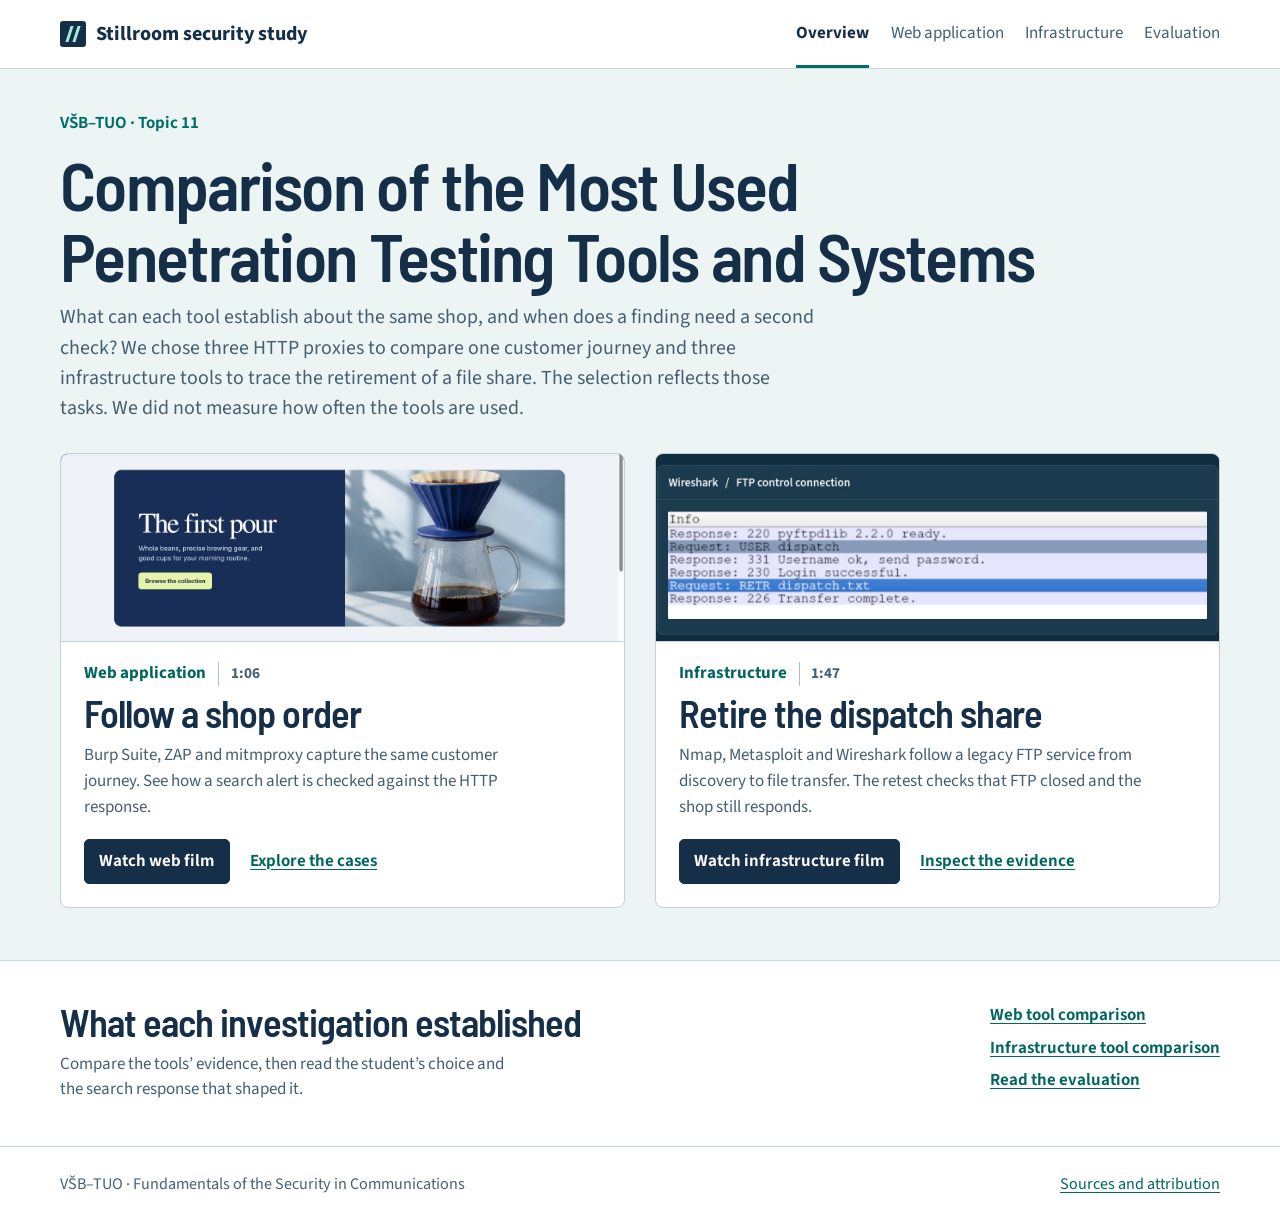
==== commit 3fa07687: "Publish repeatable Linux lab and clarify Topic 11 evidence and measurements" ====
--- a/index.html
+++ b/index.html
@@ -1,7 +1,7 @@
 <!doctype html>
 <html lang="en"><head><meta charset="utf-8"><meta name="viewport" content="width=device-width, initial-scale=1">
 <meta name="description" content="Recorded web application and infrastructure investigations of the Stillroom shop for Topic 11.">
-<title>Comparing security testing tools | Stillroom security study</title><link rel="stylesheet" href="report.css"><link rel="stylesheet" href="navigation.css">
+<title>Comparison of the Most Used Penetration Testing Tools and Systems | Stillroom security study</title><link rel="stylesheet" href="report.css"><link rel="stylesheet" href="navigation.css">
 <script src="reflection.js" defer></script><script src="report.js" defer></script></head><body>
 <a class="skip" href="#main">Skip to content</a><header class="site-header"><div class="site-bar">
       <a class="site-brand" href="index.html"><span class="mark" aria-hidden="true"></span>Stillroom security study</a>
@@ -9,8 +9,8 @@
     </div></header>
 <main id="main"><section class="film-guide" id="film-guide" aria-labelledby="guide-title"><div class="wrap">
   <p class="kicker">VŠB–TUO · Topic 11</p>
-  <h1 id="guide-title">Comparing security testing tools</h1>
-  <p class="guide-intro">The 1:06 web film follows a customer order through three HTTP tools. The 1:47 infrastructure film follows the same shop’s FTP file share from discovery to retirement.</p>
+  <h1 id="guide-title">Comparison of the Most Used Penetration Testing Tools and Systems</h1>
+  <p class="guide-intro">What can each tool establish about the same shop, and when does a finding need a second check? We chose three HTTP proxies to compare one customer journey and three infrastructure tools to trace the retirement of a file share. The selection reflects those tasks. We did not measure how often the tools are used.</p>
   <div class="film-pair">
     <article class="film-choice" id="film" aria-labelledby="web-choice">
       <a class="film-image web-image" href="web.html#film" aria-label="Watch the web application film, 1 minute 6 seconds"><img src="evidence/storefront.png" alt=""></a>
